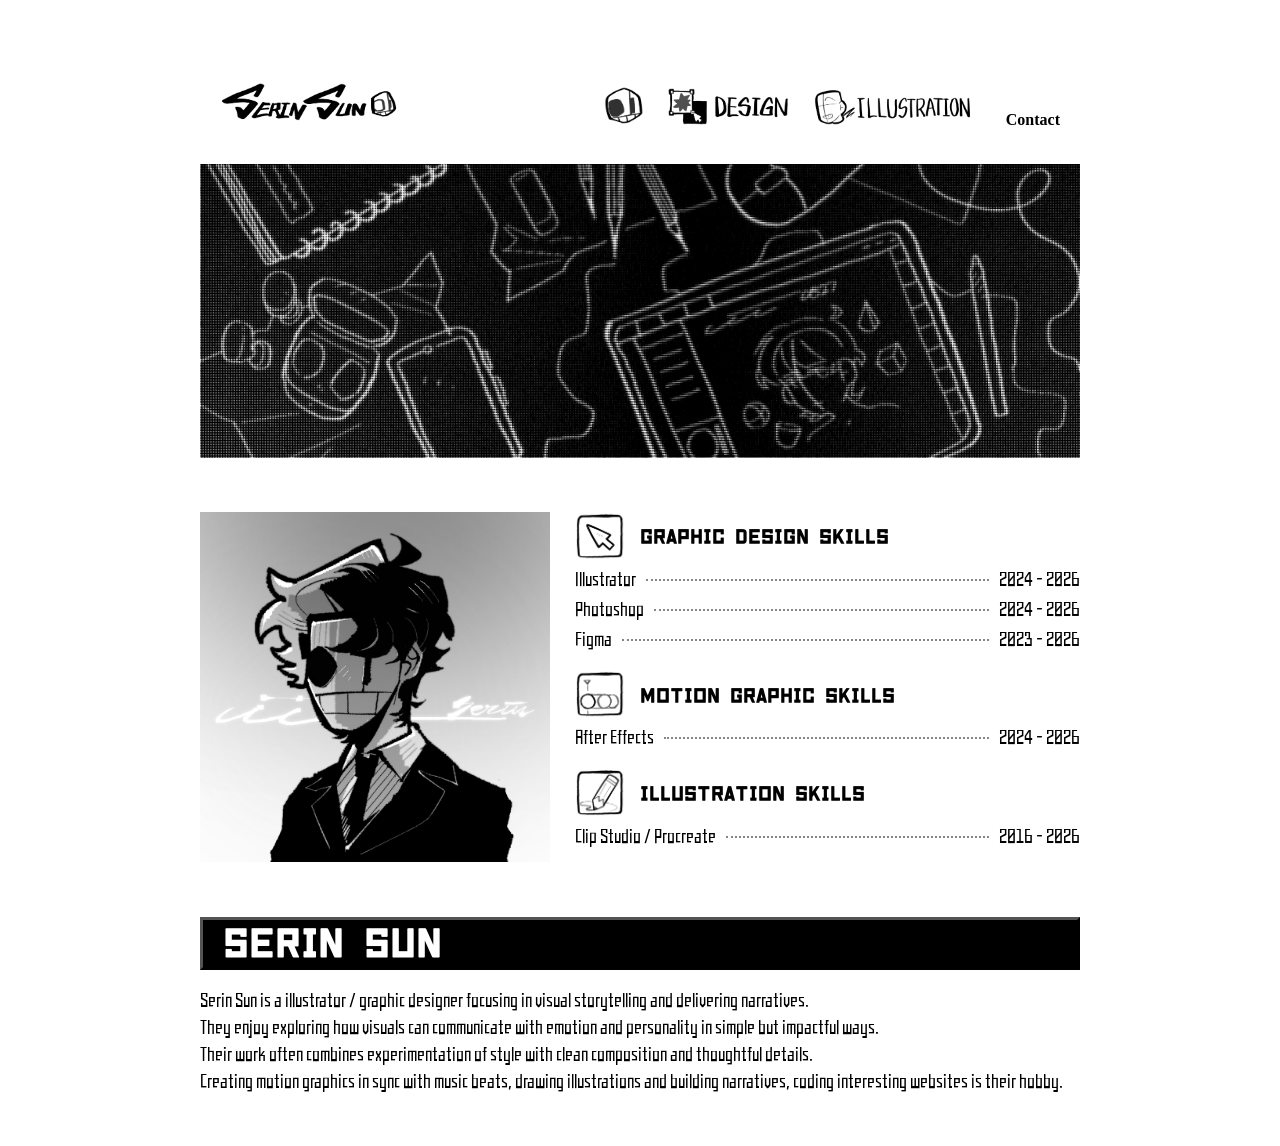
==== index.html @ 96ade165 "aboutme index transit" ====
<!DOCTYPE html>
<html lang="en">
<head>
    <meta charset="UTF-8">
    <meta name="viewport" content="width=device-width, initial-scale=1.0">
    <title>Portfolio</title>
    <link rel="stylesheet" href="aboutMeStyle.css">
</head>
<body>

    <header>
  <div class="logo">
    <h1>
    <img src="imgHeader/SerinSun.PNG" alt="" class="serinSun" onclick="alert('Boo!')" >
    </h1>
  </div>

  <nav>
    <a href="aboutMe.html">
      <img src="imgHeader/aboutIdle.PNG" class="aboutMeIcon"
       onmouseover="this.src='imgHeader/aboutHover.PNG'"
       onmouseout="this.src='imgHeader/aboutIdle.PNG'">
    </a>
    <a href="design.html">
      <img src="imgHeader/designIdle.PNG" alt="" class="designIcon"
      onmouseover="this.src='imgHeader/designHover.PNG'"
      onmouseout="this.src='imgHeader/designIdle.PNG'"
      >
    </a>

    <a href="illustration.html">
      <img src="imgHeader/illustrationIdle.PNG" class="illustrationIcon"
       onmouseover="this.src='imgHeader/illustrationHover.PNG'"
       onmouseout="this.src='imgHeader/illustrationIdle.PNG'">
    </a>
    
    <a href="contact.html">Contact</a>
  </nav>

  
</header>

<img src="imgAboutMe/aboutMeMainImg.PNG" alt="" class="MainImg">

<div class="wrapper">

  <div class="introductionContainer"> 
    <img src="imgAboutMe/pfp.png" alt="" class="pfp">
  </div>

  <div class="skillSet"> 

    <div class="skillComponent">
      
      <div class="skillImgTitle">
        <img src="imgAboutMe/Skill_Design.PNG" alt="" class="skillImg">
        <p>
        Graphic Design Skills
        </p>
      </div>


      <div class="skillDescription">
          <span class="skillName">Illustrator</span>
          <span class="dots"></span>
          <span class="skillYears">2024 - 2026</span>
      </div>

      <div class="skillDescription">
          <span class="skillName">Photoshop</span>
          <span class="dots"></span>
          <span class="skillYears">2024 - 2026</span>
      </div>

      <div class="skillDescription">
          <span class="skillName">Figma</span>
          <span class="dots"></span>
          <span class="skillYears">2023 - 2026</span>
      </div>

    </div>

    <div class="skillComponent">

      <div class="skillImgTitle" >
        <img src="imgAboutMe/Skill_Motion.PNG" alt="" class="skillImg">
        <p>
        Motion Graphic Skills
        </p>
      </div>
      
      <div class="skillDescription">
          <span class="skillName">After Effects</span>
          <span class="dots"></span>
          <span class="skillYears">2024 - 2026</span>
      </div>
    </div>

    <div class="skillComponent">

      <div class="skillImgTitle">
        <img src="imgAboutMe/Skill_Illustration.PNG" alt="" class="skillImg">
        <p>
        Illustration Skills
        </p>
      </div>

      <div class="skillDescription">
          <span class="skillName">Clip Studio / Procreate</span>
          <span class="dots"></span>
          <span class="skillYears">2016 - 2026</span>
      </div>

    </div>

  </div>

</div>

<div class="nameTitle">
  <p>SERIN SUN</p>
</div>

<div class="nameDescription">
  <p>
    Serin Sun is a illustrator / graphic designer focusing in visual storytelling and delivering narratives. <br>
    They enjoy exploring how visuals can communicate with emotion and personality in simple but impactful ways. <br>
    Their work often combines experimentation of style with clean composition and thoughtful details. <br>
    Creating motion graphics in sync with music beats, drawing illustrations and building narratives, coding interesting websites is their hobby.
  </p>
</div>

</body>
</html>
---- aboutMeStyle.css ----
body {
    margin: 50px 200px;
}

header {
  display: flex;
  justify-content: space-between; /* pushes left & right apart */
  align-items: center;            /* keeps them on same horizontal line */
  padding: 10px 20px;
}

.logo img {
  width: 180px;  /* adjust your logo size */
  height: auto;
}

nav a {
  margin-left: 20px;
  text-decoration: none;
  color: black;
  font-weight: bold;
}
.aboutIdle{
    width: 40px;
    height: auto;
}
.aboutMeIcon{
    width: 40px;
    height: auto;
}
.designIcon{
    width: 120px;
    height: auto;
}

.illustrationIcon{
    width: 170px;
    height: auto;
}

.MainImg{
    width: 100%;
    height: auto;
}
.introductionContainer{
    width: 400px;
    height: 350px;
    padding-top: 20px;
}

.pfp{
    width: 350px;
    height: auto;
}

.wrapper {
  display: flex;
  gap: 0px; /* space between boxes */
  margin-bottom: 50px;
  margin-top: 30px;
}

body {
  cursor: url("imgHeader/cursor.png"), auto;
}
a:hover {
  cursor: url("imgHeader/cursorHover.png"), pointer;
}
.not-allowed {
  cursor: url("imgHeader/cursorUnavailable"), not-allowed;
}

.skillComponent{
  display: flex;
  flex-direction: column;
  align-items: start;  
  width: 100%;
  padding-bottom: 20px;
}

.skillDescription{
  display: flex;
  flex-direction: row;
  align-items: center;
  width: 100%;
  font-family: 'fontDescription';
  font-size: 18px;
  padding-top: 10px;
}

.dots {
  flex: 1;
  border-bottom: 2px dotted #858585;
  margin: 0 10px;
}

.skillImg{
  width: 50px;
  height: auto;
  padding-right: 5px;
}
.skillSet{
  padding-left: 25px;
  padding-top: 20px;
  width: 100%;
}
.skillImgTitle{
  display: flex;
  flex-direction: row;
  align-items: center;
  gap: 10px;
}

@font-face {
  font-family: 'fontTitle';
  src: url('fonts/NikkyouSans-mLKax.ttf') format('truetype');
}

.skillImgTitle p {
  font-family: 'fontTitle', sans-serif;
  font-weight: 400; /* or whatever default you want */
  font-size: 20px;
}

.skillImgTitle p {
  margin: 0px;
}

@font-face {
  font-family: 'fontDescription';
  src: url(fonts/后弃\ 2020\ Medium.ttf);
}

.nameTitle{
  font-family: 'fontTitle' , sans-serif;
  font-size: 40px;
  border-style: outset;
  border-color: black;
  border-radius: 0px;
  display: flex;
  align-items: center;
  padding-bottom: 5px;
  padding-left: 20px;
  background-color: black;
  
}
.nameTitle p {
  margin: 0px;
  color: white;
}
.nameDescription{
  font-family: 'fontDescription';
  font-size: 18px;
  line-height: 1.5;
}
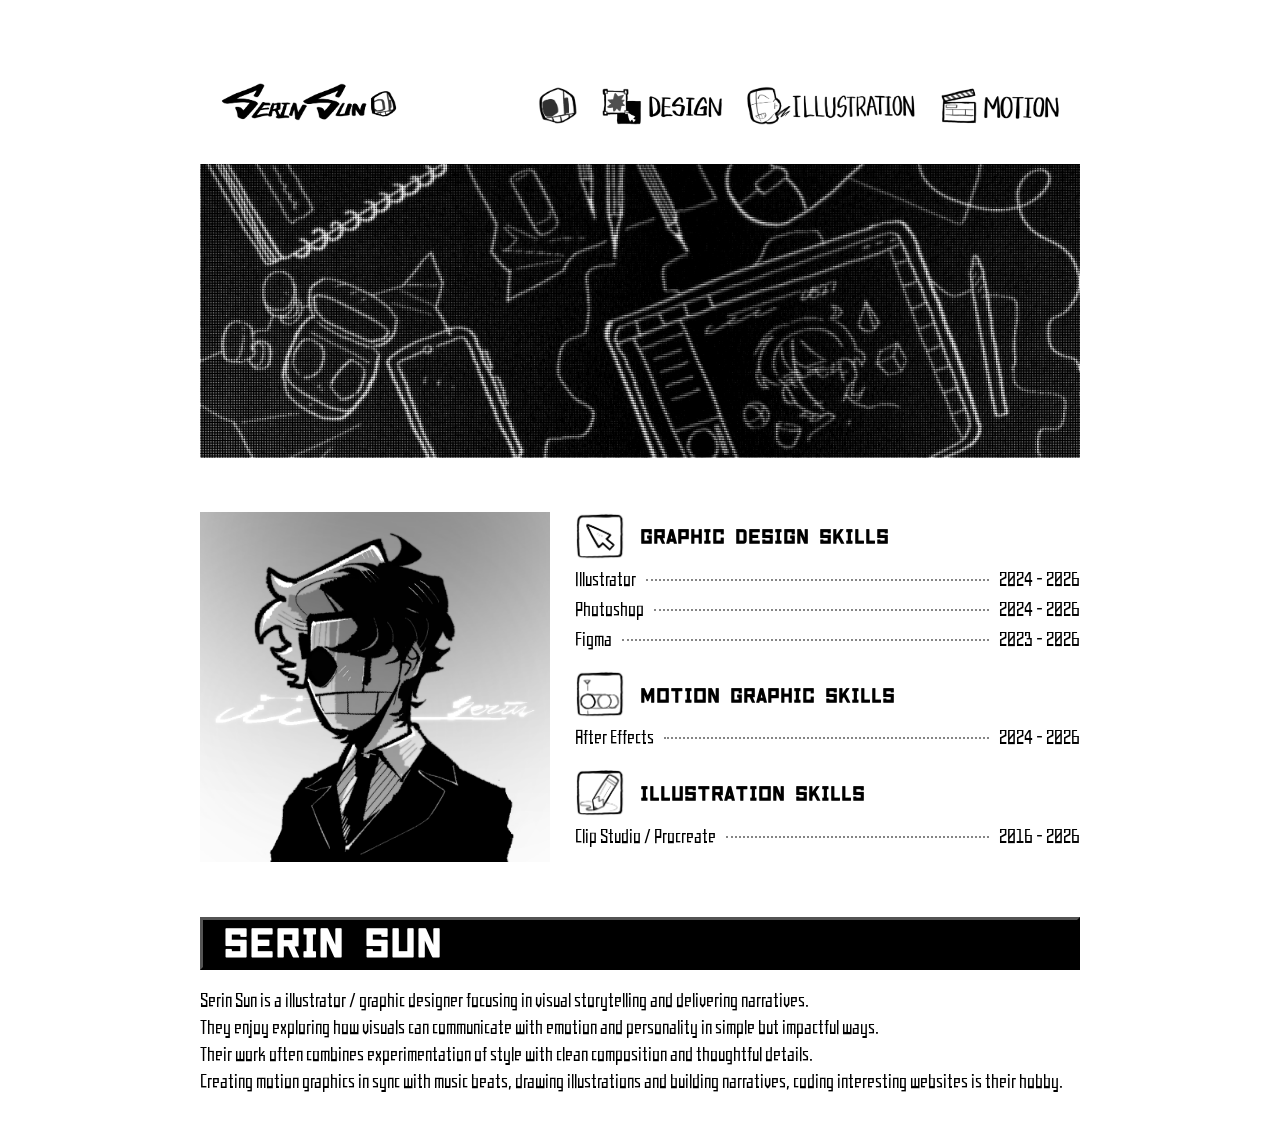
==== commit 02066c62: "MotionDesign01" ====
--- a/index.html
+++ b/index.html
@@ -4,7 +4,7 @@
     <meta charset="UTF-8">
     <meta name="viewport" content="width=device-width, initial-scale=1.0">
     <title>Portfolio</title>
-    <link rel="stylesheet" href="aboutMeStyle.css">
+    <link rel="stylesheet" href="style.css">
 </head>
 <body>
 
@@ -16,7 +16,7 @@
   </div>
 
   <nav>
-    <a href="aboutMe.html">
+    <a href="index.html">
       <img src="imgHeader/aboutIdle.PNG" class="aboutMeIcon"
        onmouseover="this.src='imgHeader/aboutHover.PNG'"
        onmouseout="this.src='imgHeader/aboutIdle.PNG'">
@@ -34,7 +34,11 @@
        onmouseout="this.src='imgHeader/illustrationIdle.PNG'">
     </a>
     
-    <a href="contact.html">Contact</a>
+    <a href="motion.html">
+      <img src="imgHeader/motionIdle.PNG" class="motionIcon"
+       onmouseover="this.src='imgHeader/motionHover.PNG'"
+       onmouseout="this.src='imgHeader/motionIdle.PNG'">
+    </a>
   </nav>
 
   
--- a/style.css
+++ b/style.css
@@ -0,0 +1,160 @@
+body {
+    margin: 50px 200px;
+}
+
+header {
+  display: flex;
+  justify-content: space-between; /* pushes left & right apart */
+  align-items: center;            /* keeps them on same horizontal line */
+  padding: 10px 20px;
+}
+
+.logo img {
+  width: 180px;  /* adjust your logo size */
+  height: auto;
+}
+
+nav a {
+  margin-left: 20px;
+  text-decoration: none;
+  color: black;
+  font-weight: bold;
+}
+.aboutIdle{
+    width: 40px;
+    height: auto;
+}
+.aboutMeIcon{
+    width: 40px;
+    height: auto;
+}
+.designIcon{
+    width: 120px;
+    height: auto;
+}
+
+.illustrationIcon{
+    width: 170px;
+    height: auto;
+}
+
+.motionIcon{
+    width: 120px;
+    height: auto;
+}
+
+.MainImg{
+    width: 100%;
+    height: auto;
+}
+.introductionContainer{
+    width: 400px;
+    height: 350px;
+    padding-top: 20px;
+}
+
+.pfp{
+    width: 350px;
+    height: auto;
+}
+
+.wrapper {
+  display: flex;
+  gap: 0px; /* space between boxes */
+  margin-bottom: 50px;
+  margin-top: 30px;
+}
+
+body {
+  cursor: url("imgHeader/cursor.png"), auto;
+}
+a:hover {
+  cursor: url("imgHeader/cursorHover.png"), pointer;
+}
+.not-allowed {
+  cursor: url("imgHeader/cursorUnavailable"), not-allowed;
+}
+
+.skillComponent{
+  display: flex;
+  flex-direction: column;
+  align-items: start;  
+  width: 100%;
+  padding-bottom: 20px;
+}
+
+.skillDescription{
+  display: flex;
+  flex-direction: row;
+  align-items: center;
+  width: 100%;
+  font-family: 'fontDescription';
+  font-size: 18px;
+  padding-top: 10px;
+}
+
+.dots {
+  flex: 1;
+  border-bottom: 2px dotted #858585;
+  margin: 0 10px;
+}
+
+.skillImg{
+  width: 50px;
+  height: auto;
+  padding-right: 5px;
+}
+.skillSet{
+  padding-left: 25px;
+  padding-top: 20px;
+  width: 100%;
+}
+.skillImgTitle{
+  display: flex;
+  flex-direction: row;
+  align-items: center;
+  gap: 10px;
+}
+
+@font-face {
+  font-family: 'fontTitle';
+  src: url('fonts/NikkyouSans-mLKax.ttf') format('truetype');
+}
+
+.skillImgTitle p {
+  font-family: 'fontTitle', sans-serif;
+  font-weight: 400; /* or whatever default you want */
+  font-size: 20px;
+}
+
+.skillImgTitle p {
+  margin: 0px;
+}
+
+@font-face {
+  font-family: 'fontDescription';
+  src: url(fonts/后弃\ 2020\ Medium.ttf);
+}
+
+.nameTitle{
+  font-family: 'fontTitle' , sans-serif;
+  font-size: 40px;
+  border-style: outset;
+  border-color: black;
+  border-radius: 0px;
+  display: flex;
+  align-items: center;
+  padding-bottom: 5px;
+  padding-left: 20px;
+  background-color: black;
+  
+}
+.nameTitle p {
+  margin: 0px;
+  color: white;
+}
+.nameDescription{
+  font-family: 'fontDescription';
+  font-size: 18px;
+  line-height: 1.5;
+}
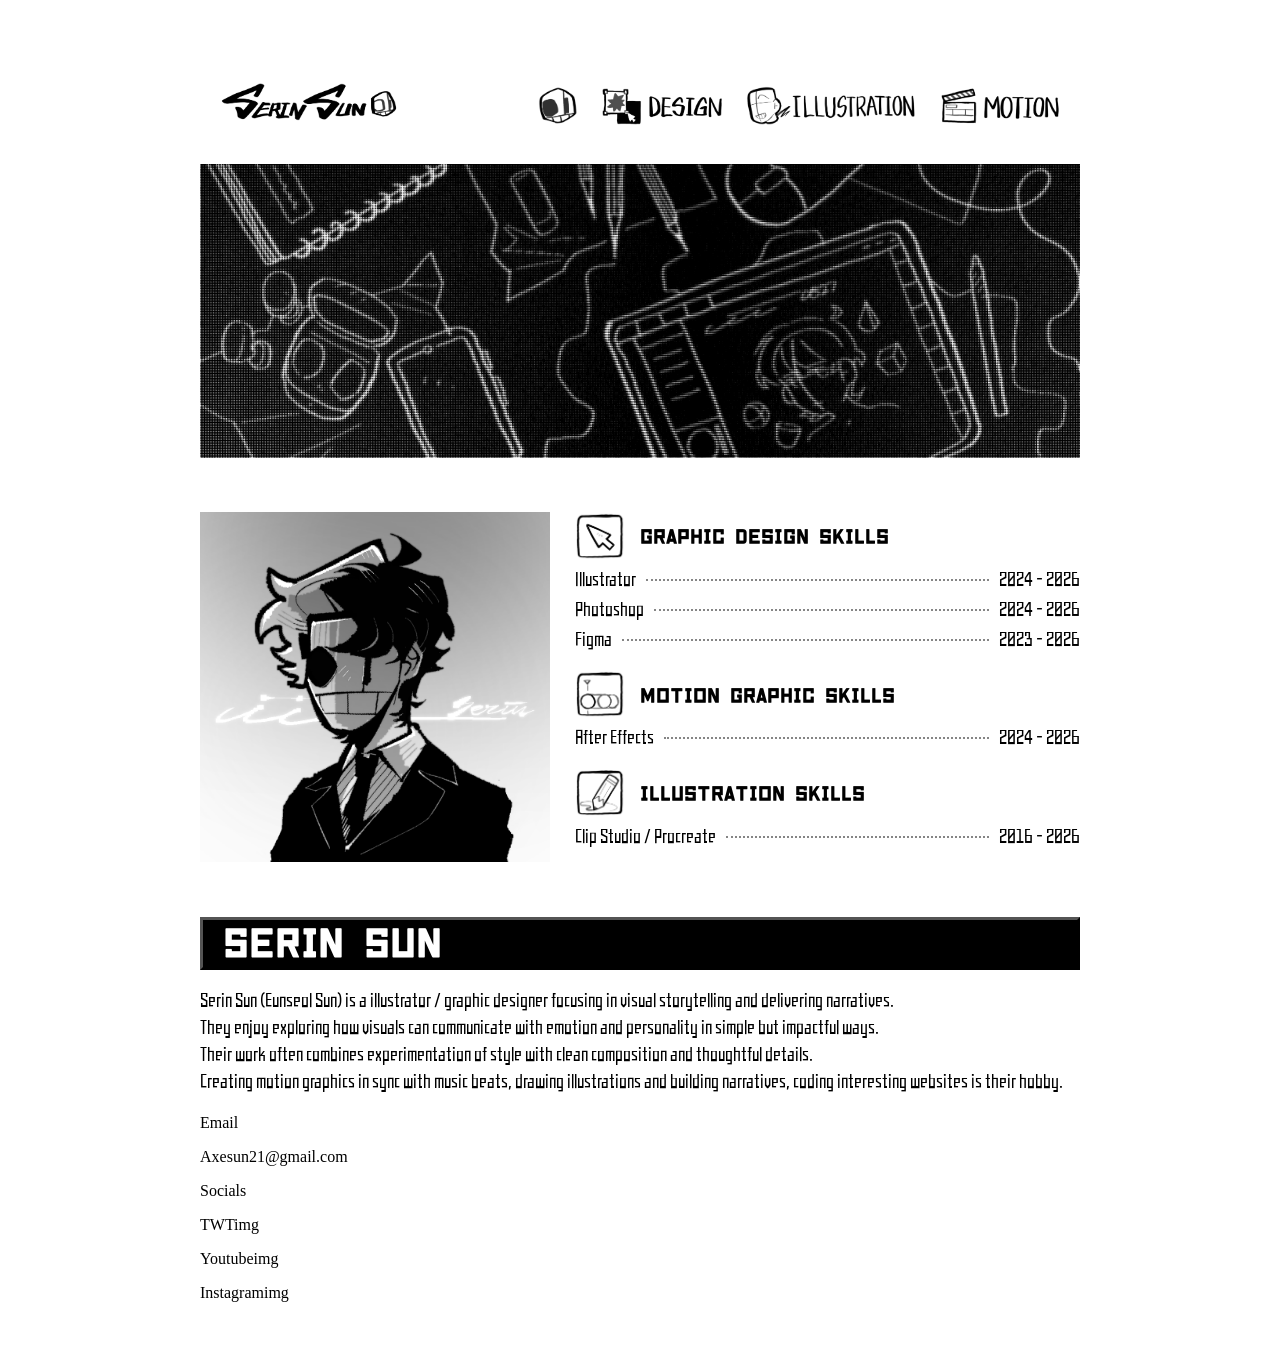
==== commit c15b7bae: "bottominfostructure" ====
--- a/index.html
+++ b/index.html
@@ -127,12 +127,44 @@
 
 <div class="nameDescription">
   <p>
-    Serin Sun is a illustrator / graphic designer focusing in visual storytelling and delivering narratives. <br>
+    Serin Sun (Eunseol Sun) is a illustrator / graphic designer focusing in visual storytelling and delivering narratives. <br>
     They enjoy exploring how visuals can communicate with emotion and personality in simple but impactful ways. <br>
     Their work often combines experimentation of style with clean composition and thoughtful details. <br>
     Creating motion graphics in sync with music beats, drawing illustrations and building narratives, coding interesting websites is their hobby.
   </p>
 </div>
 
+<div class="bottomContact">
+
+  <div class="emailContact">
+    <p>
+      Email
+    </p>
+    <p>
+      Axesun21@gmail.com
+    </p>
+  </div>
+
+  <div class="socialLinks">
+    <p>
+      Socials
+    </p>
+    <p>
+      TWTimg
+    </p>
+    <p>
+      Youtubeimg
+    </p>
+    <p>
+      Instagramimg
+    </p>
+  </div>
+  
+  <p>
+    
+  </p>
+
+</div>
+
 </body>
 </html>
--- a/style.css
+++ b/style.css
@@ -157,4 +157,7 @@
   font-family: 'fontDescription';
   font-size: 18px;
   line-height: 1.5;
+}
+.bottomContact{
+  
 }
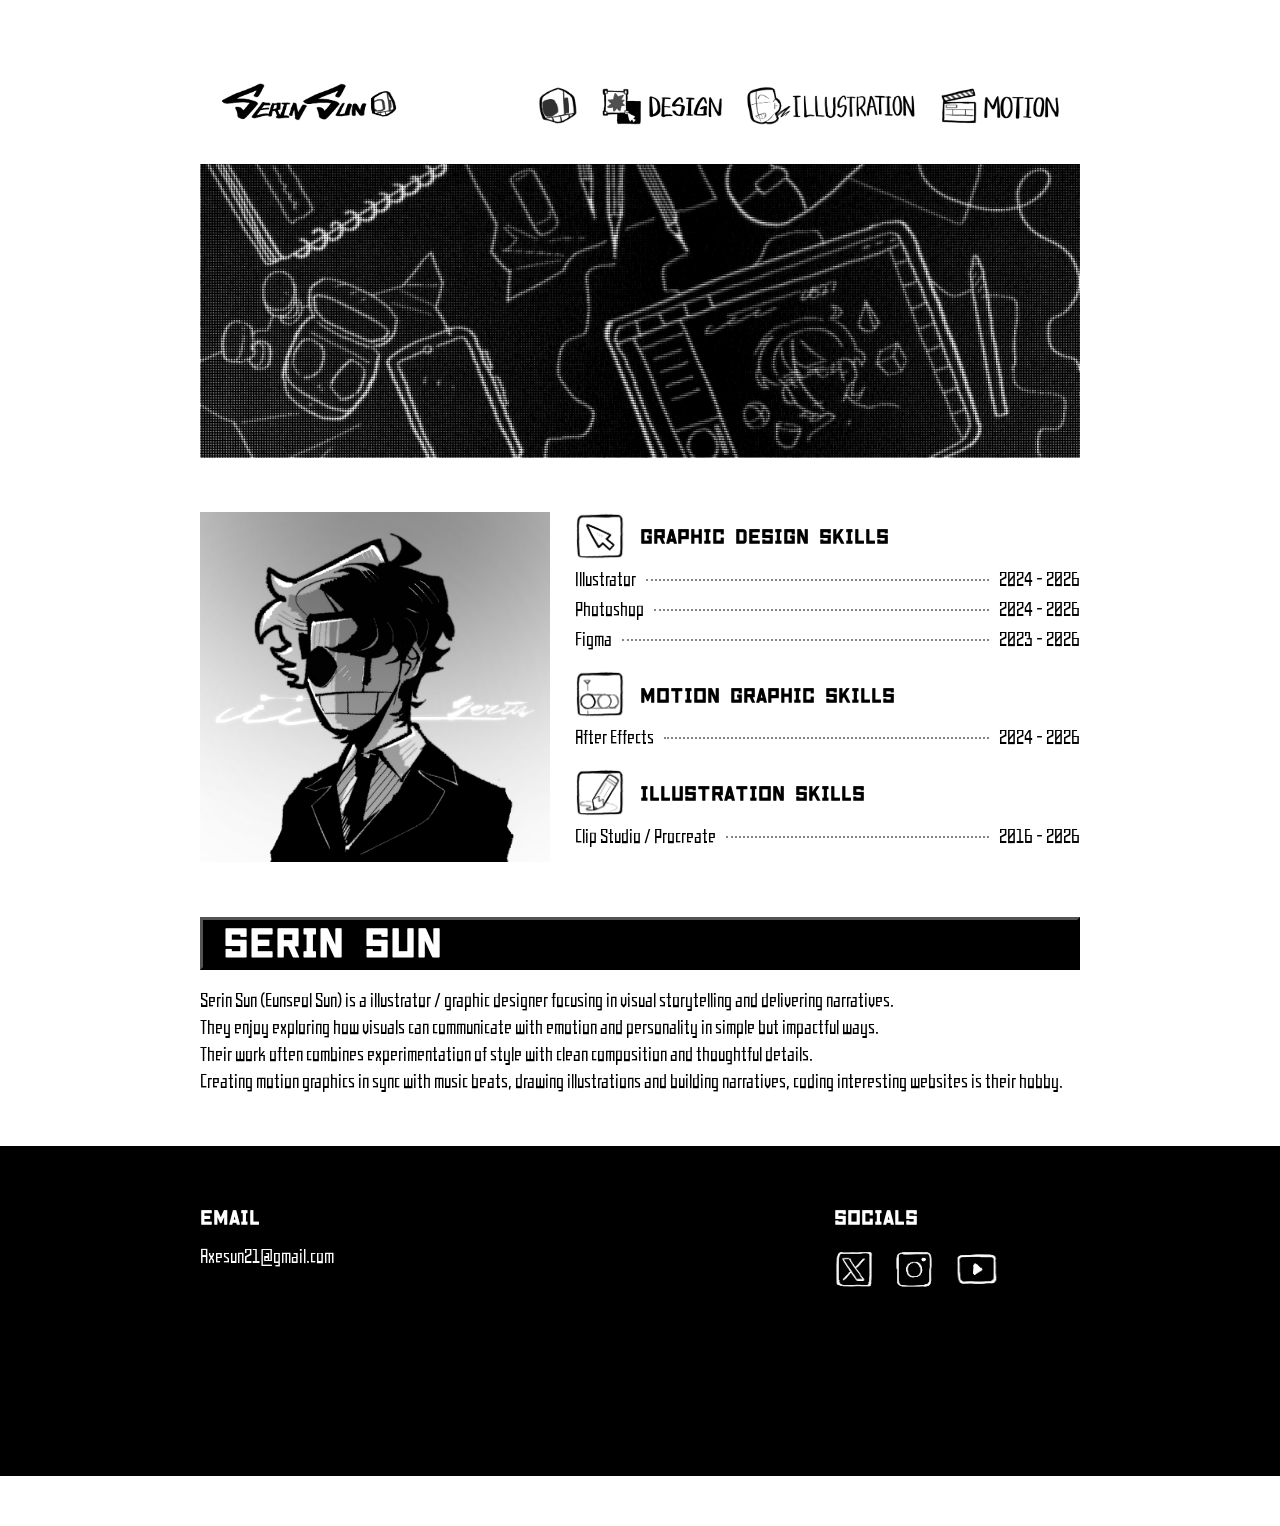
==== commit 3d302740: "BottomContactAdd" ====
--- a/index.html
+++ b/index.html
@@ -137,27 +137,33 @@
 <div class="bottomContact">
 
   <div class="emailContact">
-    <p>
-      Email
+    <p class="contactTitle">
+      EMAIL
     </p>
-    <p>
+    <p class="contactDescription">
       Axesun21@gmail.com
     </p>
   </div>
 
   <div class="socialLinks">
-    <p>
-      Socials
+    <p class="contactTitle">
+      SOCIALS
     </p>
-    <p>
-      TWTimg
-    </p>
-    <p>
-      Youtubeimg
-    </p>
-    <p>
-      Instagramimg
-    </p>
+    <div class="socialIcons">
+      <a href="https://x.com/dPdPdl0827" target="_blank">
+        <img src="imgHeader/iconX.png" class="X">
+      </a>
+
+      <a href="https://www.instagram.com/tal_human" target="_blank">
+        <img src="imgHeader/iconInsta.png" class="insta">
+      </a>
+
+        <a href="https://www.youtube.com/@TAL_Human" target="_blank">
+        <img src="imgHeader/iconYoutube.png" class="youtube">
+      </a>
+
+    </div>
+
   </div>
   
   <p>
--- a/style.css
+++ b/style.css
@@ -141,7 +141,6 @@
   font-size: 40px;
   border-style: outset;
   border-color: black;
-  border-radius: 0px;
   display: flex;
   align-items: center;
   padding-bottom: 5px;
@@ -157,7 +156,53 @@
   font-family: 'fontDescription';
   font-size: 18px;
   line-height: 1.5;
-}
+  margin-bottom: 50px;
+}
+
+
 .bottomContact{
-  
+
+  background-color: black;
+  color: white;
+  height: 250px;
+
+  width: 100vw;              /* full screen width */
+  position: relative;
+
+  margin-left: calc(-50vw + 50%);  /* breaks out of body margins */
+  margin-right: calc(-50vw + 50%);
+  padding: 40px 200px;
+  display: flex;
+  flex-direction: row;
+  gap: 500px;
+
+}
+
+.contactTitle {
+  font-family: 'fontTitle';
+  font-size: 20px;
+}
+.contactDescription{
+  font-family: 'fontDescription';
+  font-size: 18px;
+}
+
+.socialIcons{
+  display: flex;
+  flex-direction: row;
+  align-items: center;
+  gap: 20px;
+}
+
+.X {
+  width: 40px;
+  height: auto;
+}
+.insta {
+    width: 40px;
+  height: auto;
+}
+.youtube{
+  width: 45px;
+  height: auto;
 }
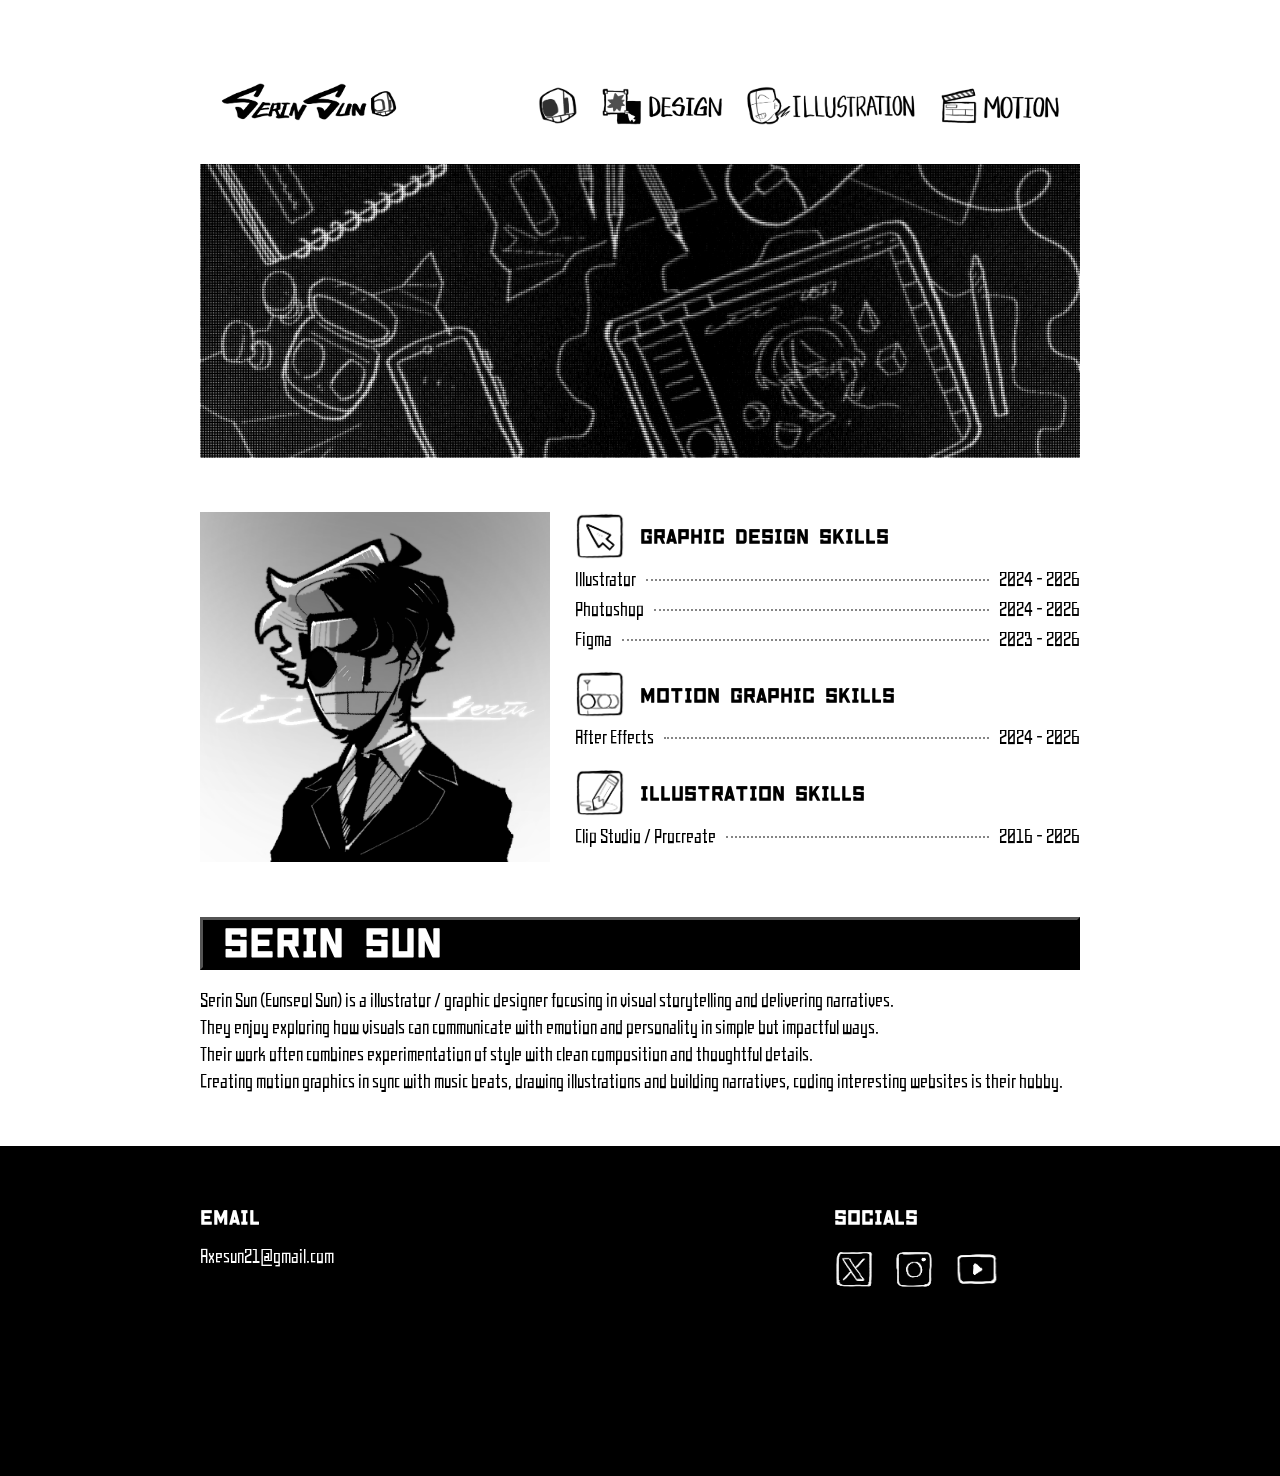
==== commit 1e3ded45: "BottomContactFin/CursorRenewal" ====
--- a/index.html
+++ b/index.html
@@ -158,19 +158,12 @@
         <img src="imgHeader/iconInsta.png" class="insta">
       </a>
 
-        <a href="https://www.youtube.com/@TAL_Human" target="_blank">
+      <a href="https://www.youtube.com/@TAL_Human" target="_blank">
         <img src="imgHeader/iconYoutube.png" class="youtube">
       </a>
-
     </div>
-
   </div>
-  
-  <p>
-    
-  </p>
-
-</div>
+  </div>
 
 </body>
 </html>
--- a/style.css
+++ b/style.css
@@ -1,5 +1,5 @@
 body {
-    margin: 50px 200px;
+  margin: 50px 200px 0px 200px; /* remove bottom margin */
 }
 
 header {
@@ -166,7 +166,7 @@
   color: white;
   height: 250px;
 
-  width: 100vw;              /* full screen width */
+  width: 100%;              /* full screen width */
   position: relative;
 
   margin-left: calc(-50vw + 50%);  /* breaks out of body margins */
